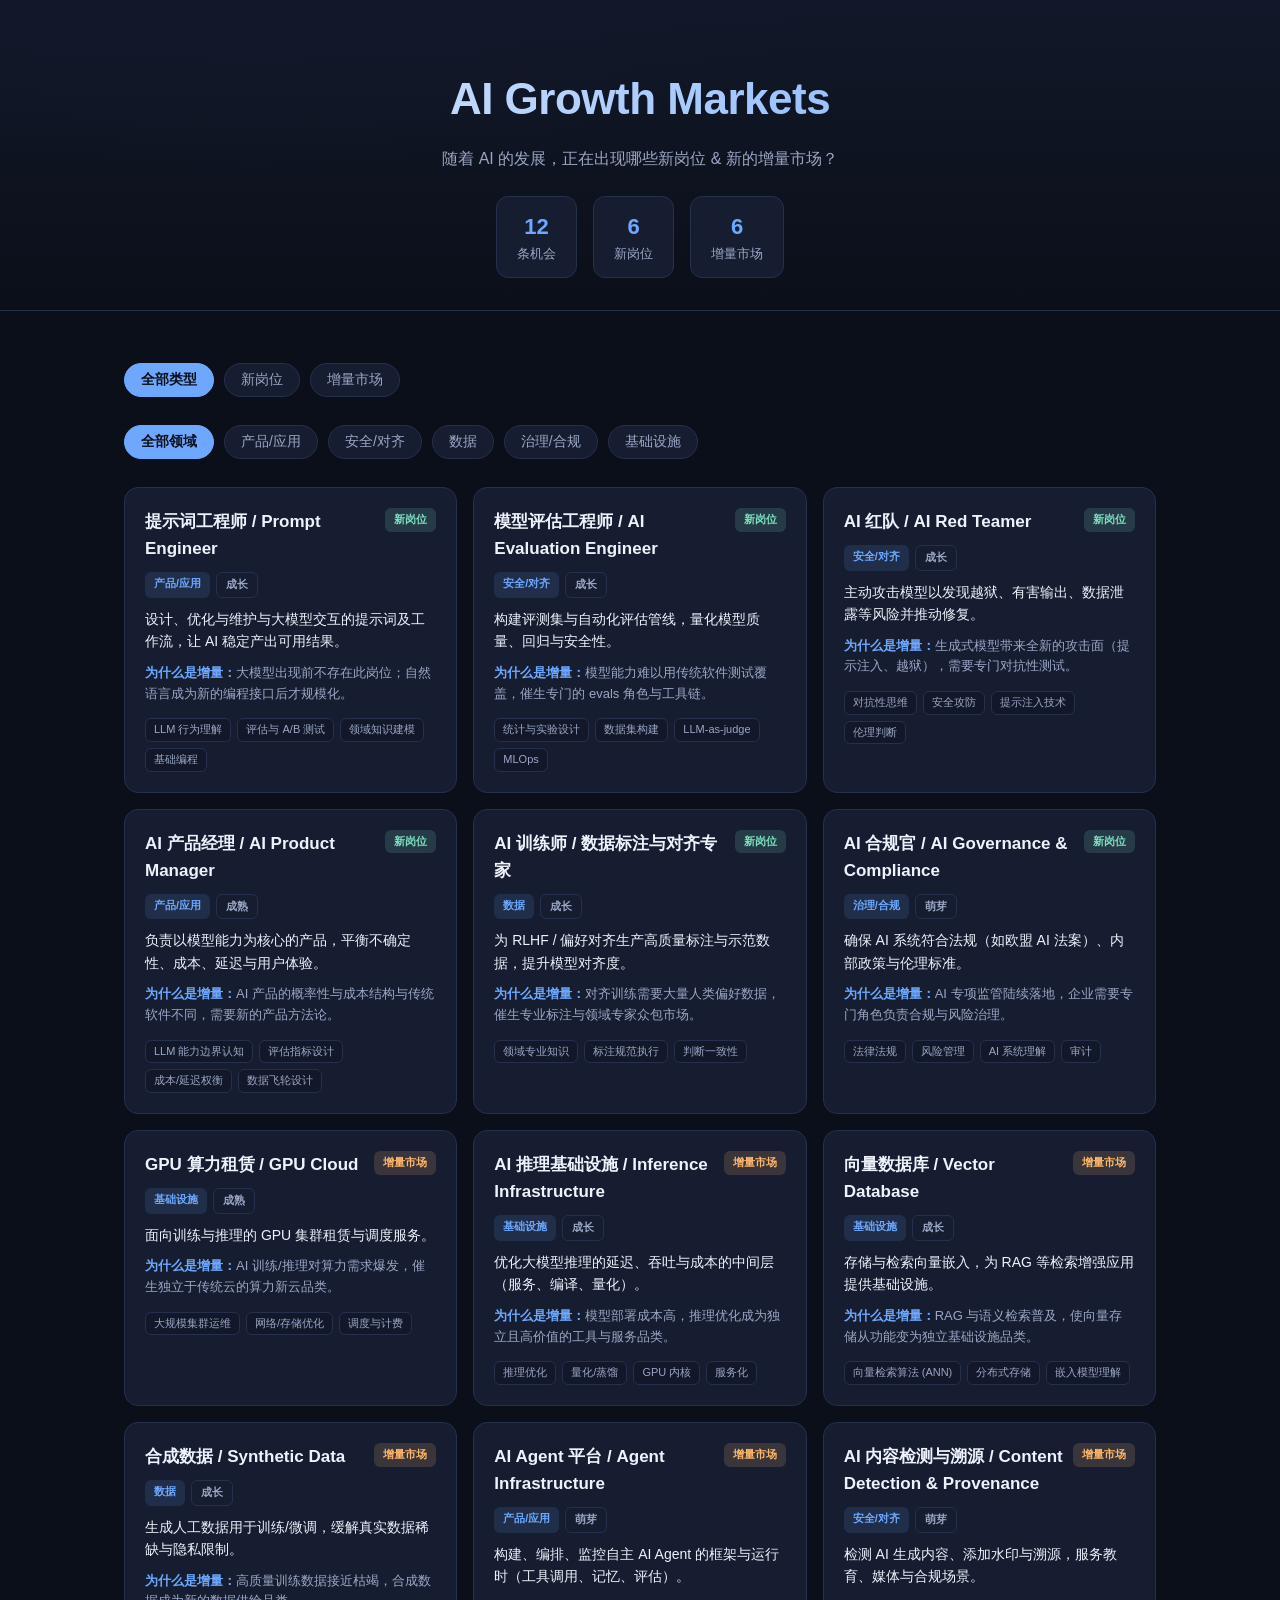
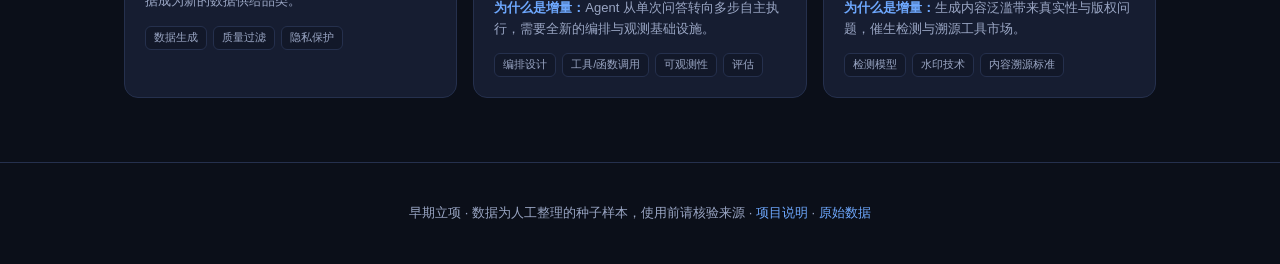
==== web/index.html @ 05a6f60d "Initial import: migrate scaffold from Limitless2023/drift-bottles@claude/ai-jobs-market-research-bwp" ====
<!DOCTYPE html>
<html lang="zh-CN">
<head>
<meta charset="UTF-8" />
<meta name="viewport" content="width=device-width, initial-scale=1.0" />
<title>AI Growth Markets · AI 催生的新岗位与增量市场</title>
<style>
  :root {
    --bg: #0b0f19;
    --bg-soft: #121829;
    --card: #161d31;
    --card-hover: #1c2540;
    --border: #25304d;
    --text: #eef2fb;
    --text-dim: #9aa6c4;
    --accent: #6ea8fe;
    --role: #7ee0c0;
    --market: #ffb86b;
    --emerging: #8b9bd4;
    --growing: #6ea8fe;
    --established: #7ee0c0;
  }
  * { margin: 0; padding: 0; box-sizing: border-box; }
  body {
    font-family: -apple-system, BlinkMacSystemFont, "Segoe UI", "Noto Sans SC", sans-serif;
    background: radial-gradient(1200px 600px at 20% -10%, #1a2440 0%, transparent 60%), var(--bg);
    background-color: var(--bg);
    color: var(--text);
    line-height: 1.6;
    min-height: 100vh;
  }
  header {
    padding: 64px 24px 32px;
    text-align: center;
    border-bottom: 1px solid var(--border);
    background: linear-gradient(180deg, var(--bg-soft), transparent);
  }
  header h1 {
    font-size: clamp(28px, 5vw, 44px);
    letter-spacing: -0.5px;
    background: linear-gradient(120deg, #eef2fb, #6ea8fe);
    -webkit-background-clip: text;
    background-clip: text;
    -webkit-text-fill-color: transparent;
  }
  header p { color: var(--text-dim); margin-top: 12px; font-size: 16px; }
  .wrap { max-width: 1080px; margin: 0 auto; padding: 24px; }
  .stats { display: flex; gap: 16px; justify-content: center; flex-wrap: wrap; margin-top: 24px; }
  .stat { background: var(--card); border: 1px solid var(--border); border-radius: 12px; padding: 12px 20px; }
  .stat b { font-size: 22px; color: var(--accent); }
  .stat span { color: var(--text-dim); font-size: 13px; display: block; }
  .filters { display: flex; gap: 10px; flex-wrap: wrap; margin: 28px 0; }
  .chip {
    background: var(--card); color: var(--text-dim); border: 1px solid var(--border);
    border-radius: 999px; padding: 7px 16px; font-size: 14px; cursor: pointer; transition: .15s;
  }
  .chip:hover { color: var(--text); border-color: var(--accent); }
  .chip.active { background: var(--accent); color: #0b0f19; border-color: var(--accent); font-weight: 600; }
  .grid { display: grid; grid-template-columns: repeat(auto-fill, minmax(320px, 1fr)); gap: 16px; }
  .card {
    background: var(--card); border: 1px solid var(--border); border-radius: 14px; padding: 20px;
    transition: .18s; display: flex; flex-direction: column; gap: 10px;
  }
  .card:hover { background: var(--card-hover); transform: translateY(-3px); border-color: var(--accent); }
  .card-top { display: flex; justify-content: space-between; align-items: flex-start; gap: 10px; }
  .card h3 { font-size: 17px; }
  .badges { display: flex; gap: 6px; flex-wrap: wrap; }
  .badge { font-size: 11px; padding: 3px 9px; border-radius: 6px; font-weight: 600; white-space: nowrap; }
  .badge.role { background: rgba(126,224,192,.15); color: var(--role); }
  .badge.market { background: rgba(255,184,107,.15); color: var(--market); }
  .badge.domain { background: rgba(110,168,254,.12); color: var(--accent); }
  .badge.maturity { border: 1px solid var(--border); color: var(--text-dim); }
  .summary { color: var(--text); font-size: 14px; }
  .why { color: var(--text-dim); font-size: 13px; }
  .why b { color: var(--accent); font-weight: 600; }
  .skills { display: flex; gap: 6px; flex-wrap: wrap; margin-top: 4px; }
  .skill { font-size: 11px; background: var(--bg-soft); border: 1px solid var(--border); border-radius: 6px; padding: 2px 8px; color: var(--text-dim); }
  footer { text-align: center; color: var(--text-dim); padding: 40px 24px; font-size: 13px; border-top: 1px solid var(--border); margin-top: 40px; }
  footer a { color: var(--accent); text-decoration: none; }
  .empty { text-align: center; color: var(--text-dim); padding: 60px; grid-column: 1/-1; }
</style>
</head>
<body>
<header>
  <h1>AI Growth Markets</h1>
  <p>随着 AI 的发展，正在出现哪些新岗位 &amp; 新的增量市场？</p>
  <div class="stats" id="stats"></div>
</header>

<div class="wrap">
  <div class="filters" id="typeFilters"></div>
  <div class="filters" id="domainFilters"></div>
  <div class="grid" id="grid"></div>
</div>

<footer>
  早期立项 · 数据为人工整理的种子样本，使用前请核验来源 ·
  <a href="../README.md">项目说明</a> · <a href="../data/opportunities.json">原始数据</a>
</footer>

<script>
// 数据优先从 ../data/opportunities.json 加载；若以 file:// 方式打开导致加载失败，
// 则使用下方内置的种子副本，保证页面可直接打开预览。
const FALLBACK = {"opportunities":[
{"id":"prompt-engineer","name":"提示词工程师 / Prompt Engineer","type":"role","domain":"product","maturity":"growing","summary":"设计、优化与维护与大模型交互的提示词及工作流，让 AI 稳定产出可用结果。","whyNew":"大模型出现前不存在此岗位；自然语言成为新的编程接口后才规模化。","skills":["LLM 行为理解","评估与 A/B 测试","领域知识建模","基础编程"]},
{"id":"ai-evaluation-engineer","name":"模型评估工程师 / AI Evaluation Engineer","type":"role","domain":"safety","maturity":"growing","summary":"构建评测集与自动化评估管线，量化模型质量、回归与安全性。","whyNew":"模型能力难以用传统软件测试覆盖，催生专门的 evals 角色与工具链。","skills":["统计与实验设计","数据集构建","LLM-as-judge","MLOps"]},
{"id":"ai-red-teamer","name":"AI 红队 / AI Red Teamer","type":"role","domain":"safety","maturity":"growing","summary":"主动攻击模型以发现越狱、有害输出、数据泄露等风险并推动修复。","whyNew":"生成式模型带来全新的攻击面（提示注入、越狱），需要专门对抗性测试。","skills":["对抗性思维","安全攻防","提示注入技术","伦理判断"]},
{"id":"ai-product-manager","name":"AI 产品经理 / AI Product Manager","type":"role","domain":"product","maturity":"established","summary":"负责以模型能力为核心的产品，平衡不确定性、成本、延迟与用户体验。","whyNew":"AI 产品的概率性与成本结构与传统软件不同，需要新的产品方法论。","skills":["LLM 能力边界认知","评估指标设计","成本/延迟权衡","数据飞轮设计"]},
{"id":"ai-trainer-annotator","name":"AI 训练师 / 数据标注与对齐专家","type":"role","domain":"data","maturity":"growing","summary":"为 RLHF / 偏好对齐生产高质量标注与示范数据，提升模型对齐度。","whyNew":"对齐训练需要大量人类偏好数据，催生专业标注与领域专家众包市场。","skills":["领域专业知识","标注规范执行","判断一致性"]},
{"id":"ai-compliance-officer","name":"AI 合规官 / AI Governance & Compliance","type":"role","domain":"governance","maturity":"emerging","summary":"确保 AI 系统符合法规、内部政策与伦理标准。","whyNew":"AI 专项监管陆续落地，企业需要专门角色负责合规与风险治理。","skills":["法律法规","风险管理","AI 系统理解","审计"]},
{"id":"gpu-cloud","name":"GPU 算力租赁 / GPU Cloud","type":"market","domain":"infrastructure","maturity":"established","summary":"面向训练与推理的 GPU 集群租赁与调度服务。","whyNew":"AI 训练/推理对算力需求爆发，催生独立于传统云的算力新云品类。","skills":["大规模集群运维","网络/存储优化","调度与计费"]},
{"id":"ai-inference-infra","name":"AI 推理基础设施 / Inference Infrastructure","type":"market","domain":"infrastructure","maturity":"growing","summary":"优化大模型推理的延迟、吞吐与成本的中间层（服务、编译、量化）。","whyNew":"模型部署成本高，推理优化成为独立且高价值的工具与服务品类。","skills":["推理优化","量化/蒸馏","GPU 内核","服务化"]},
{"id":"vector-database","name":"向量数据库 / Vector Database","type":"market","domain":"infrastructure","maturity":"growing","summary":"存储与检索向量嵌入，为 RAG 等检索增强应用提供基础设施。","whyNew":"RAG 与语义检索普及，使向量存储从功能变为独立基础设施品类。","skills":["向量检索算法 (ANN)","分布式存储","嵌入模型理解"]},
{"id":"synthetic-data","name":"合成数据 / Synthetic Data","type":"market","domain":"data","maturity":"growing","summary":"生成人工数据用于训练/微调，缓解真实数据稀缺与隐私限制。","whyNew":"高质量训练数据接近枯竭，合成数据成为新的数据供给品类。","skills":["数据生成","质量过滤","隐私保护"]},
{"id":"ai-agent-platform","name":"AI Agent 平台 / Agent Infrastructure","type":"market","domain":"product","maturity":"emerging","summary":"构建、编排、监控自主 AI Agent 的框架与运行时（工具调用、记忆、评估）。","whyNew":"Agent 从单次问答转向多步自主执行，需要全新的编排与观测基础设施。","skills":["编排设计","工具/函数调用","可观测性","评估"]},
{"id":"ai-content-detection","name":"AI 内容检测与溯源 / Content Detection","type":"market","domain":"safety","maturity":"emerging","summary":"检测 AI 生成内容、添加水印与溯源，服务教育、媒体与合规场景。","whyNew":"生成内容泛滥带来真实性与版权问题，催生检测与溯源工具市场。","skills":["检测模型","水印技术","内容溯源标准"]}
]};

const DOMAIN_LABEL = {
  infrastructure: "基础设施", data: "数据", product: "产品/应用",
  safety: "安全/对齐", governance: "治理/合规", creative: "创意内容", enablement: "教育/赋能"
};
const TYPE_LABEL = { role: "新岗位", market: "增量市场" };
const MATURITY_LABEL = { emerging: "萌芽", growing: "成长", established: "成熟" };

let DATA = [];
let typeFilter = "all";
let domainFilter = "all";

async function load() {
  try {
    const res = await fetch("../data/opportunities.json", { cache: "no-store" });
    if (!res.ok) throw new Error("bad status");
    const json = await res.json();
    DATA = json.opportunities;
  } catch (e) {
    DATA = FALLBACK.opportunities;
  }
  renderStats();
  renderFilters();
  render();
}

function renderStats() {
  const roles = DATA.filter(d => d.type === "role").length;
  const markets = DATA.filter(d => d.type === "market").length;
  document.getElementById("stats").innerHTML = `
    <div class="stat"><b>${DATA.length}</b><span>条机会</span></div>
    <div class="stat"><b>${roles}</b><span>新岗位</span></div>
    <div class="stat"><b>${markets}</b><span>增量市场</span></div>`;
}

function renderFilters() {
  const types = ["all", "role", "market"];
  document.getElementById("typeFilters").innerHTML = types.map(t =>
    `<button class="chip ${t === typeFilter ? "active" : ""}" data-type="${t}">${t === "all" ? "全部类型" : TYPE_LABEL[t]}</button>`
  ).join("");

  const domains = ["all", ...new Set(DATA.map(d => d.domain))];
  document.getElementById("domainFilters").innerHTML = domains.map(d =>
    `<button class="chip ${d === domainFilter ? "active" : ""}" data-domain="${d}">${d === "all" ? "全部领域" : (DOMAIN_LABEL[d] || d)}</button>`
  ).join("");

  document.querySelectorAll("[data-type]").forEach(b =>
    b.onclick = () => { typeFilter = b.dataset.type; renderFilters(); render(); });
  document.querySelectorAll("[data-domain]").forEach(b =>
    b.onclick = () => { domainFilter = b.dataset.domain; renderFilters(); render(); });
}

function render() {
  const items = DATA.filter(d =>
    (typeFilter === "all" || d.type === typeFilter) &&
    (domainFilter === "all" || d.domain === domainFilter));

  const grid = document.getElementById("grid");
  if (!items.length) { grid.innerHTML = `<div class="empty">没有匹配的机会</div>`; return; }

  grid.innerHTML = items.map(d => `
    <div class="card">
      <div class="card-top">
        <h3>${d.name}</h3>
        <div class="badges">
          <span class="badge ${d.type}">${TYPE_LABEL[d.type]}</span>
        </div>
      </div>
      <div class="badges">
        <span class="badge domain">${DOMAIN_LABEL[d.domain] || d.domain}</span>
        <span class="badge maturity">${MATURITY_LABEL[d.maturity] || d.maturity}</span>
      </div>
      <div class="summary">${d.summary}</div>
      <div class="why"><b>为什么是增量：</b>${d.whyNew}</div>
      <div class="skills">${(d.skills || []).map(s => `<span class="skill">${s}</span>`).join("")}</div>
    </div>`).join("");
}

load();
</script>
</body>
</html>
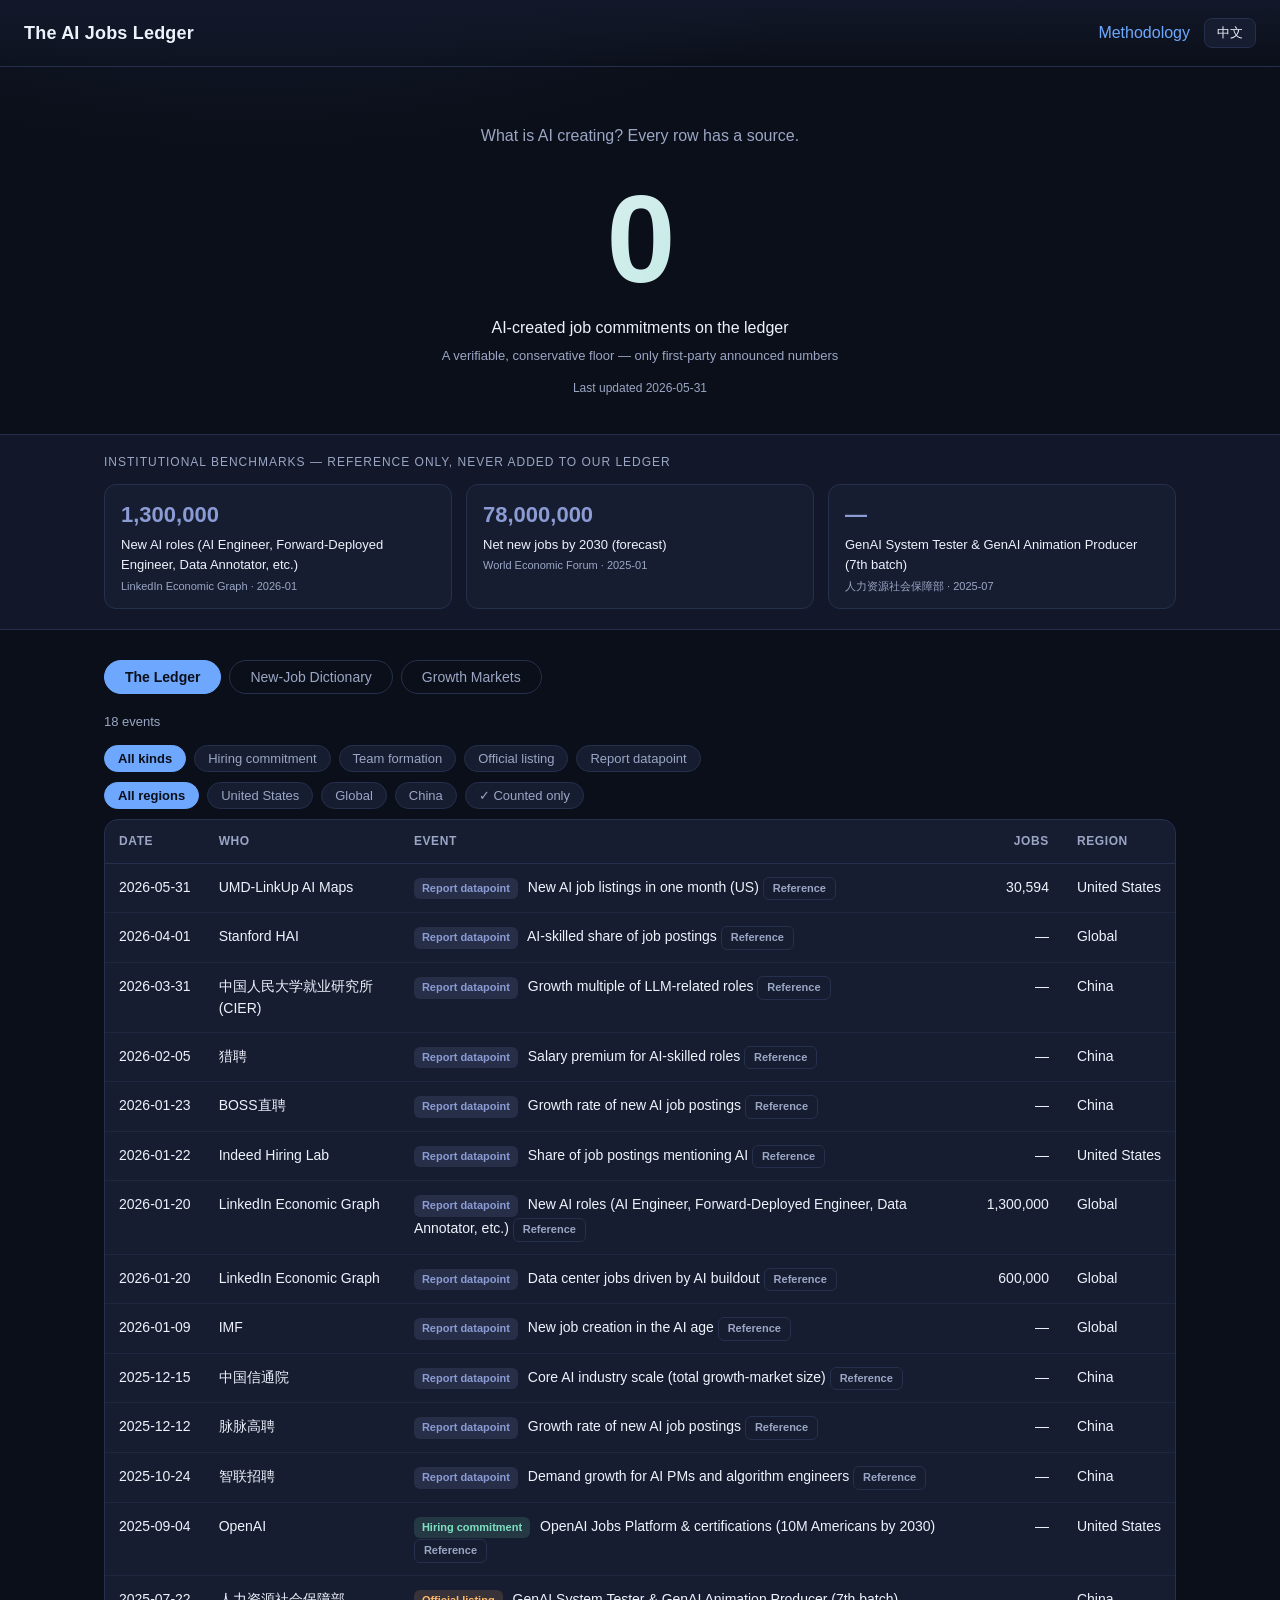
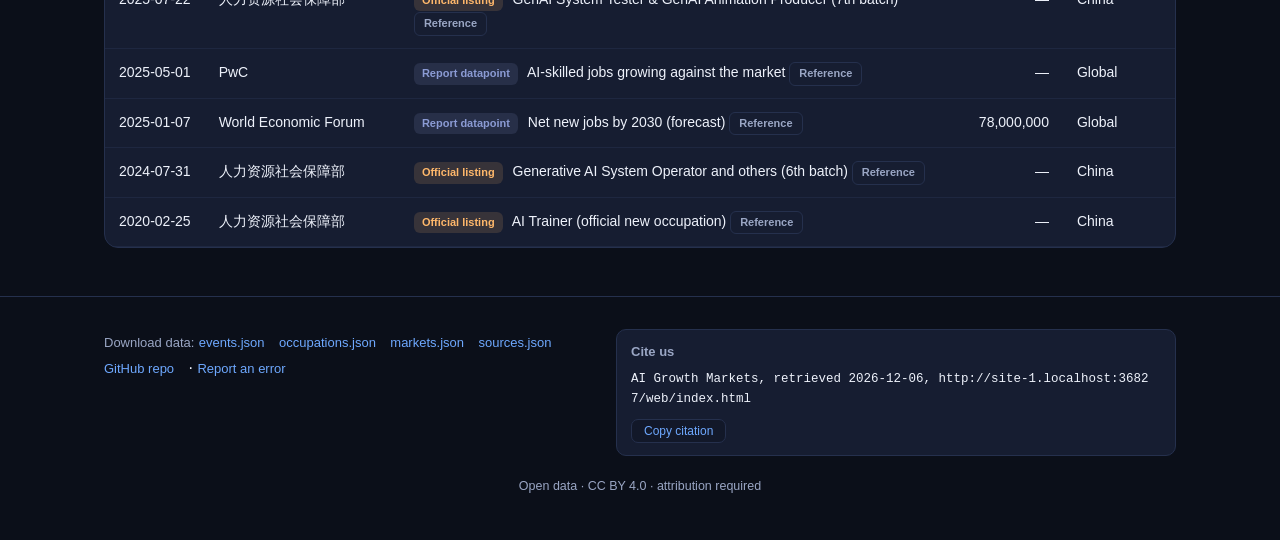
==== commit 98f630d8: "feat: 网站 v1——The Number/事件账本/新职业词典/方法论页，中英双语 本地验证：18 行账本+行展开+筛选、词典 6 卡含 human_angle、 EN/中文切换、375px 无" ====
--- a/web/index.html
+++ b/web/index.html
@@ -3,197 +3,107 @@
 <head>
 <meta charset="UTF-8" />
 <meta name="viewport" content="width=device-width, initial-scale=1.0" />
-<title>AI Growth Markets · AI 催生的新岗位与增量市场</title>
-<style>
-  :root {
-    --bg: #0b0f19;
-    --bg-soft: #121829;
-    --card: #161d31;
-    --card-hover: #1c2540;
-    --border: #25304d;
-    --text: #eef2fb;
-    --text-dim: #9aa6c4;
-    --accent: #6ea8fe;
-    --role: #7ee0c0;
-    --market: #ffb86b;
-    --emerging: #8b9bd4;
-    --growing: #6ea8fe;
-    --established: #7ee0c0;
-  }
-  * { margin: 0; padding: 0; box-sizing: border-box; }
-  body {
-    font-family: -apple-system, BlinkMacSystemFont, "Segoe UI", "Noto Sans SC", sans-serif;
-    background: radial-gradient(1200px 600px at 20% -10%, #1a2440 0%, transparent 60%), var(--bg);
-    background-color: var(--bg);
-    color: var(--text);
-    line-height: 1.6;
-    min-height: 100vh;
-  }
-  header {
-    padding: 64px 24px 32px;
-    text-align: center;
-    border-bottom: 1px solid var(--border);
-    background: linear-gradient(180deg, var(--bg-soft), transparent);
-  }
-  header h1 {
-    font-size: clamp(28px, 5vw, 44px);
-    letter-spacing: -0.5px;
-    background: linear-gradient(120deg, #eef2fb, #6ea8fe);
-    -webkit-background-clip: text;
-    background-clip: text;
-    -webkit-text-fill-color: transparent;
-  }
-  header p { color: var(--text-dim); margin-top: 12px; font-size: 16px; }
-  .wrap { max-width: 1080px; margin: 0 auto; padding: 24px; }
-  .stats { display: flex; gap: 16px; justify-content: center; flex-wrap: wrap; margin-top: 24px; }
-  .stat { background: var(--card); border: 1px solid var(--border); border-radius: 12px; padding: 12px 20px; }
-  .stat b { font-size: 22px; color: var(--accent); }
-  .stat span { color: var(--text-dim); font-size: 13px; display: block; }
-  .filters { display: flex; gap: 10px; flex-wrap: wrap; margin: 28px 0; }
-  .chip {
-    background: var(--card); color: var(--text-dim); border: 1px solid var(--border);
-    border-radius: 999px; padding: 7px 16px; font-size: 14px; cursor: pointer; transition: .15s;
-  }
-  .chip:hover { color: var(--text); border-color: var(--accent); }
-  .chip.active { background: var(--accent); color: #0b0f19; border-color: var(--accent); font-weight: 600; }
-  .grid { display: grid; grid-template-columns: repeat(auto-fill, minmax(320px, 1fr)); gap: 16px; }
-  .card {
-    background: var(--card); border: 1px solid var(--border); border-radius: 14px; padding: 20px;
-    transition: .18s; display: flex; flex-direction: column; gap: 10px;
-  }
-  .card:hover { background: var(--card-hover); transform: translateY(-3px); border-color: var(--accent); }
-  .card-top { display: flex; justify-content: space-between; align-items: flex-start; gap: 10px; }
-  .card h3 { font-size: 17px; }
-  .badges { display: flex; gap: 6px; flex-wrap: wrap; }
-  .badge { font-size: 11px; padding: 3px 9px; border-radius: 6px; font-weight: 600; white-space: nowrap; }
-  .badge.role { background: rgba(126,224,192,.15); color: var(--role); }
-  .badge.market { background: rgba(255,184,107,.15); color: var(--market); }
-  .badge.domain { background: rgba(110,168,254,.12); color: var(--accent); }
-  .badge.maturity { border: 1px solid var(--border); color: var(--text-dim); }
-  .summary { color: var(--text); font-size: 14px; }
-  .why { color: var(--text-dim); font-size: 13px; }
-  .why b { color: var(--accent); font-weight: 600; }
-  .skills { display: flex; gap: 6px; flex-wrap: wrap; margin-top: 4px; }
-  .skill { font-size: 11px; background: var(--bg-soft); border: 1px solid var(--border); border-radius: 6px; padding: 2px 8px; color: var(--text-dim); }
-  footer { text-align: center; color: var(--text-dim); padding: 40px 24px; font-size: 13px; border-top: 1px solid var(--border); margin-top: 40px; }
-  footer a { color: var(--accent); text-decoration: none; }
-  .empty { text-align: center; color: var(--text-dim); padding: 60px; grid-column: 1/-1; }
-</style>
+<title>AI 新工作账本 · The AI Jobs Ledger — AI 正在创造哪些新工作？</title>
+<meta name="description" content="AI 创造侧的公共账本：持续追踪 AI 催生的新岗位、新职业与增量市场。每一行都有来源。The public ledger of what AI is creating — new jobs, new roles, new markets. Every row has a source." />
+<meta property="og:title" content="The AI Jobs Ledger · AI 新工作账本" />
+<meta property="og:description" content="What is AI creating? Every row has a source. — AI 正在创造哪些新工作？每一行都有来源。" />
+<meta property="og:type" content="website" />
+<link rel="stylesheet" href="style.css" />
 </head>
 <body>
-<header>
-  <h1>AI Growth Markets</h1>
-  <p>随着 AI 的发展，正在出现哪些新岗位 &amp; 新的增量市场？</p>
-  <div class="stats" id="stats"></div>
+
+<!-- ============ Header ============ -->
+<header class="site">
+  <div class="left">
+    <h1 id="brand">AI 新工作账本</h1>
+  </div>
+  <nav>
+    <a id="methodology-link" href="methodology.html">方法论</a>
+    <button id="lang-toggle" type="button">EN</button>
+  </nav>
 </header>
 
-<div class="wrap">
-  <div class="filters" id="typeFilters"></div>
-  <div class="filters" id="domainFilters"></div>
-  <div class="grid" id="grid"></div>
-</div>
+<!-- ============ Hero: The Number ============ -->
+<section class="hero">
+  <p id="tagline"></p>
+  <div id="the-number">…</div>
+  <div id="number-label"></div>
+  <div id="number-sub"></div>
+  <div id="last-updated"></div>
+</section>
 
-<footer>
-  早期立项 · 数据为人工整理的种子样本，使用前请核验来源 ·
-  <a href="../README.md">项目说明</a> · <a href="../data/opportunities.json">原始数据</a>
+<!-- ============ 机构口径参照条 ============ -->
+<section class="ref-strip">
+  <div class="wrap">
+    <div id="ref-label"></div>
+    <div id="ref-items"></div>
+  </div>
+</section>
+
+<!-- ============ 主体三 tab ============ -->
+<main class="wrap">
+  <div id="tabs"></div>
+
+  <section id="panel-ledger">
+    <div class="panel-head"><span class="count" id="ledger-count"></span></div>
+    <div class="filters" id="kind-filters"></div>
+    <div class="filters" id="region-filters"></div>
+    <div class="ledger-wrap">
+      <table class="ledger">
+        <thead>
+          <tr>
+            <th data-i18n="colDate">日期</th>
+            <th data-i18n="colBody">主体</th>
+            <th data-i18n="colWhat">事件</th>
+            <th class="num" data-i18n="colCount">岗位数</th>
+            <th data-i18n="colRegion">地区</th>
+          </tr>
+        </thead>
+        <tbody id="ledger-body"></tbody>
+      </table>
+    </div>
+  </section>
+
+  <section id="panel-dict" hidden>
+    <div class="panel-head"><span class="count" id="dict-count"></span></div>
+    <div class="grid" id="dict-grid"></div>
+  </section>
+
+  <section id="panel-mkt" hidden>
+    <div class="panel-head"><span class="count" id="mkt-count"></span></div>
+    <div class="grid" id="mkt-grid"></div>
+  </section>
+</main>
+
+<!-- ============ Footer ============ -->
+<footer class="site">
+  <div class="wrap cols">
+    <div class="dl">
+      <span id="dl-label"></span>
+      <a href="data/events.json" download>events.json</a>
+      <a href="data/occupations.json" download>occupations.json</a>
+      <a href="data/markets.json" download>markets.json</a>
+      <a href="data/sources.json" download>sources.json</a>
+      <br />
+      <a href="https://github.com/Limitless2023/ai-growth-markets" id="gh-link" target="_blank" rel="noopener"></a>
+      ·
+      <a href="https://github.com/Limitless2023/ai-growth-markets/issues" id="issue-link" target="_blank" rel="noopener"></a>
+    </div>
+    <div class="cite-box">
+      <h4 id="cite-label"></h4>
+      <code id="cite-text"></code>
+      <button id="cite-btn" type="button"></button>
+    </div>
+  </div>
+  <p id="footer-note"></p>
 </footer>
 
-<script>
-// 数据优先从 ../data/opportunities.json 加载；若以 file:// 方式打开导致加载失败，
-// 则使用下方内置的种子副本，保证页面可直接打开预览。
-const FALLBACK = {"opportunities":[
-{"id":"prompt-engineer","name":"提示词工程师 / Prompt Engineer","type":"role","domain":"product","maturity":"growing","summary":"设计、优化与维护与大模型交互的提示词及工作流，让 AI 稳定产出可用结果。","whyNew":"大模型出现前不存在此岗位；自然语言成为新的编程接口后才规模化。","skills":["LLM 行为理解","评估与 A/B 测试","领域知识建模","基础编程"]},
-{"id":"ai-evaluation-engineer","name":"模型评估工程师 / AI Evaluation Engineer","type":"role","domain":"safety","maturity":"growing","summary":"构建评测集与自动化评估管线，量化模型质量、回归与安全性。","whyNew":"模型能力难以用传统软件测试覆盖，催生专门的 evals 角色与工具链。","skills":["统计与实验设计","数据集构建","LLM-as-judge","MLOps"]},
-{"id":"ai-red-teamer","name":"AI 红队 / AI Red Teamer","type":"role","domain":"safety","maturity":"growing","summary":"主动攻击模型以发现越狱、有害输出、数据泄露等风险并推动修复。","whyNew":"生成式模型带来全新的攻击面（提示注入、越狱），需要专门对抗性测试。","skills":["对抗性思维","安全攻防","提示注入技术","伦理判断"]},
-{"id":"ai-product-manager","name":"AI 产品经理 / AI Product Manager","type":"role","domain":"product","maturity":"established","summary":"负责以模型能力为核心的产品，平衡不确定性、成本、延迟与用户体验。","whyNew":"AI 产品的概率性与成本结构与传统软件不同，需要新的产品方法论。","skills":["LLM 能力边界认知","评估指标设计","成本/延迟权衡","数据飞轮设计"]},
-{"id":"ai-trainer-annotator","name":"AI 训练师 / 数据标注与对齐专家","type":"role","domain":"data","maturity":"growing","summary":"为 RLHF / 偏好对齐生产高质量标注与示范数据，提升模型对齐度。","whyNew":"对齐训练需要大量人类偏好数据，催生专业标注与领域专家众包市场。","skills":["领域专业知识","标注规范执行","判断一致性"]},
-{"id":"ai-compliance-officer","name":"AI 合规官 / AI Governance & Compliance","type":"role","domain":"governance","maturity":"emerging","summary":"确保 AI 系统符合法规、内部政策与伦理标准。","whyNew":"AI 专项监管陆续落地，企业需要专门角色负责合规与风险治理。","skills":["法律法规","风险管理","AI 系统理解","审计"]},
-{"id":"gpu-cloud","name":"GPU 算力租赁 / GPU Cloud","type":"market","domain":"infrastructure","maturity":"established","summary":"面向训练与推理的 GPU 集群租赁与调度服务。","whyNew":"AI 训练/推理对算力需求爆发，催生独立于传统云的算力新云品类。","skills":["大规模集群运维","网络/存储优化","调度与计费"]},
-{"id":"ai-inference-infra","name":"AI 推理基础设施 / Inference Infrastructure","type":"market","domain":"infrastructure","maturity":"growing","summary":"优化大模型推理的延迟、吞吐与成本的中间层（服务、编译、量化）。","whyNew":"模型部署成本高，推理优化成为独立且高价值的工具与服务品类。","skills":["推理优化","量化/蒸馏","GPU 内核","服务化"]},
-{"id":"vector-database","name":"向量数据库 / Vector Database","type":"market","domain":"infrastructure","maturity":"growing","summary":"存储与检索向量嵌入，为 RAG 等检索增强应用提供基础设施。","whyNew":"RAG 与语义检索普及，使向量存储从功能变为独立基础设施品类。","skills":["向量检索算法 (ANN)","分布式存储","嵌入模型理解"]},
-{"id":"synthetic-data","name":"合成数据 / Synthetic Data","type":"market","domain":"data","maturity":"growing","summary":"生成人工数据用于训练/微调，缓解真实数据稀缺与隐私限制。","whyNew":"高质量训练数据接近枯竭，合成数据成为新的数据供给品类。","skills":["数据生成","质量过滤","隐私保护"]},
-{"id":"ai-agent-platform","name":"AI Agent 平台 / Agent Infrastructure","type":"market","domain":"product","maturity":"emerging","summary":"构建、编排、监控自主 AI Agent 的框架与运行时（工具调用、记忆、评估）。","whyNew":"Agent 从单次问答转向多步自主执行，需要全新的编排与观测基础设施。","skills":["编排设计","工具/函数调用","可观测性","评估"]},
-{"id":"ai-content-detection","name":"AI 内容检测与溯源 / Content Detection","type":"market","domain":"safety","maturity":"emerging","summary":"检测 AI 生成内容、添加水印与溯源，服务教育、媒体与合规场景。","whyNew":"生成内容泛滥带来真实性与版权问题，催生检测与溯源工具市场。","skills":["检测模型","水印技术","内容溯源标准"]}
-]};
-
-const DOMAIN_LABEL = {
-  infrastructure: "基础设施", data: "数据", product: "产品/应用",
-  safety: "安全/对齐", governance: "治理/合规", creative: "创意内容", enablement: "教育/赋能"
-};
-const TYPE_LABEL = { role: "新岗位", market: "增量市场" };
-const MATURITY_LABEL = { emerging: "萌芽", growing: "成长", established: "成熟" };
-
-let DATA = [];
-let typeFilter = "all";
-let domainFilter = "all";
-
-async function load() {
-  try {
-    const res = await fetch("../data/opportunities.json", { cache: "no-store" });
-    if (!res.ok) throw new Error("bad status");
-    const json = await res.json();
-    DATA = json.opportunities;
-  } catch (e) {
-    DATA = FALLBACK.opportunities;
-  }
-  renderStats();
-  renderFilters();
-  render();
-}
-
-function renderStats() {
-  const roles = DATA.filter(d => d.type === "role").length;
-  const markets = DATA.filter(d => d.type === "market").length;
-  document.getElementById("stats").innerHTML = `
-    <div class="stat"><b>${DATA.length}</b><span>条机会</span></div>
-    <div class="stat"><b>${roles}</b><span>新岗位</span></div>
-    <div class="stat"><b>${markets}</b><span>增量市场</span></div>`;
-}
-
-function renderFilters() {
-  const types = ["all", "role", "market"];
-  document.getElementById("typeFilters").innerHTML = types.map(t =>
-    `<button class="chip ${t === typeFilter ? "active" : ""}" data-type="${t}">${t === "all" ? "全部类型" : TYPE_LABEL[t]}</button>`
-  ).join("");
-
-  const domains = ["all", ...new Set(DATA.map(d => d.domain))];
-  document.getElementById("domainFilters").innerHTML = domains.map(d =>
-    `<button class="chip ${d === domainFilter ? "active" : ""}" data-domain="${d}">${d === "all" ? "全部领域" : (DOMAIN_LABEL[d] || d)}</button>`
-  ).join("");
-
-  document.querySelectorAll("[data-type]").forEach(b =>
-    b.onclick = () => { typeFilter = b.dataset.type; renderFilters(); render(); });
-  document.querySelectorAll("[data-domain]").forEach(b =>
-    b.onclick = () => { domainFilter = b.dataset.domain; renderFilters(); render(); });
-}
-
-function render() {
-  const items = DATA.filter(d =>
-    (typeFilter === "all" || d.type === typeFilter) &&
-    (domainFilter === "all" || d.domain === domainFilter));
-
-  const grid = document.getElementById("grid");
-  if (!items.length) { grid.innerHTML = `<div class="empty">没有匹配的机会</div>`; return; }
-
-  grid.innerHTML = items.map(d => `
-    <div class="card">
-      <div class="card-top">
-        <h3>${d.name}</h3>
-        <div class="badges">
-          <span class="badge ${d.type}">${TYPE_LABEL[d.type]}</span>
-        </div>
-      </div>
-      <div class="badges">
-        <span class="badge domain">${DOMAIN_LABEL[d.domain] || d.domain}</span>
-        <span class="badge maturity">${MATURITY_LABEL[d.maturity] || d.maturity}</span>
-      </div>
-      <div class="summary">${d.summary}</div>
-      <div class="why"><b>为什么是增量：</b>${d.whyNew}</div>
-      <div class="skills">${(d.skills || []).map(s => `<span class="skill">${s}</span>`).join("")}</div>
-    </div>`).join("");
-}
-
-load();
+<script type="module">
+  // ── 表头双语：app.js 加载前先把静态表头按语言替换 ──
+  import { getLang, UI } from "./i18n.js";
+  const ui = UI[getLang()];
+  document.querySelectorAll("[data-i18n]").forEach((el) => (el.textContent = ui[el.dataset.i18n]));
 </script>
+<script type="module" src="app.js"></script>
 </body>
 </html>
--- a/web/style.css
+++ b/web/style.css
@@ -0,0 +1,202 @@
+/* ============================================================
+   AI Growth Markets · 暗色观察站视觉体系
+   设计原则：数字即主角；入账(绿) vs 参照(灰)的视觉纪律
+   ============================================================ */
+:root {
+  --bg: #0b0f19;
+  --bg-soft: #121829;
+  --card: #161d31;
+  --card-hover: #1c2540;
+  --border: #25304d;
+  --text: #eef2fb;
+  --text-dim: #9aa6c4;
+  --accent: #6ea8fe;
+  --counted: #7ee0c0;
+  --ref: #8b9bd4;
+  --warn: #ffb86b;
+}
+
+* { margin: 0; padding: 0; box-sizing: border-box; }
+
+body {
+  font-family: -apple-system, BlinkMacSystemFont, "Segoe UI", "Noto Sans SC", sans-serif;
+  background:
+    radial-gradient(1200px 600px at 20% -10%, #1a2440 0%, transparent 60%),
+    var(--bg);
+  background-color: var(--bg);
+  color: var(--text);
+  line-height: 1.6;
+  min-height: 100vh;
+}
+
+a { color: var(--accent); text-decoration: none; }
+a:hover { text-decoration: underline; }
+.wrap { max-width: 1120px; margin: 0 auto; padding: 0 24px; }
+.nowrap { white-space: nowrap; }
+.num { text-align: right; font-variant-numeric: tabular-nums; }
+.empty { text-align: center; color: var(--text-dim); padding: 48px; }
+
+/* ---------- Header ---------- */
+header.site {
+  display: flex; align-items: center; justify-content: space-between;
+  padding: 18px 24px; border-bottom: 1px solid var(--border);
+  background: linear-gradient(180deg, var(--bg-soft), transparent);
+}
+header.site .left { display: flex; align-items: baseline; gap: 12px; }
+header.site h1 { font-size: 18px; letter-spacing: 0.2px; }
+header.site nav { display: flex; gap: 14px; align-items: center; }
+#lang-toggle {
+  background: var(--card); color: var(--text); border: 1px solid var(--border);
+  border-radius: 8px; padding: 5px 12px; cursor: pointer; font-size: 13px;
+}
+#lang-toggle:hover { border-color: var(--accent); }
+
+/* ---------- Hero: The Number ---------- */
+.hero { text-align: center; padding: 56px 24px 36px; }
+.hero #tagline { color: var(--text-dim); font-size: 16px; margin-bottom: 28px; }
+#the-number {
+  font-size: clamp(56px, 11vw, 124px);
+  font-weight: 800; line-height: 1; letter-spacing: -2px;
+  font-variant-numeric: tabular-nums;
+  background: linear-gradient(120deg, #eef2fb 30%, var(--counted));
+  -webkit-background-clip: text; background-clip: text;
+  -webkit-text-fill-color: transparent;
+}
+#number-label { margin-top: 14px; font-size: 16px; color: var(--text); }
+#number-sub { color: var(--text-dim); font-size: 13px; margin-top: 6px; }
+#last-updated { color: var(--text-dim); font-size: 12px; margin-top: 12px; }
+
+/* ---------- 机构口径参照条 ---------- */
+.ref-strip { border-block: 1px solid var(--border); background: var(--bg-soft); padding: 18px 0 20px; }
+#ref-label { color: var(--text-dim); font-size: 12px; text-transform: uppercase; letter-spacing: 1px; }
+#ref-items { display: flex; gap: 14px; flex-wrap: wrap; margin-top: 12px; }
+.ref-item {
+  flex: 1 1 220px; background: var(--card); border: 1px solid var(--border);
+  border-radius: 12px; padding: 12px 16px; color: var(--text);
+  display: flex; flex-direction: column; gap: 2px; transition: 0.15s;
+}
+.ref-item:hover { border-color: var(--ref); text-decoration: none; transform: translateY(-2px); }
+.ref-item b { font-size: 22px; color: var(--ref); font-variant-numeric: tabular-nums; }
+.ref-item span { font-size: 13px; }
+.ref-item small { color: var(--text-dim); font-size: 11px; }
+
+/* ---------- Tabs ---------- */
+#tabs { display: flex; gap: 8px; margin: 30px 0 18px; flex-wrap: wrap; }
+.tab {
+  background: none; border: 1px solid var(--border); color: var(--text-dim);
+  border-radius: 999px; padding: 8px 20px; font-size: 14px; cursor: pointer; transition: 0.15s;
+}
+.tab:hover { color: var(--text); border-color: var(--accent); }
+.tab.active { background: var(--accent); border-color: var(--accent); color: #0b0f19; font-weight: 600; }
+.panel-head { display: flex; align-items: center; justify-content: space-between; margin-bottom: 12px; }
+.panel-head .count { color: var(--text-dim); font-size: 13px; }
+
+/* ---------- 筛选 chips ---------- */
+.filters { display: flex; gap: 8px; flex-wrap: wrap; margin-bottom: 10px; }
+.chip {
+  background: var(--card); color: var(--text-dim); border: 1px solid var(--border);
+  border-radius: 999px; padding: 5px 13px; font-size: 13px; cursor: pointer; transition: 0.15s;
+}
+.chip:hover { color: var(--text); border-color: var(--accent); }
+.chip.active { background: var(--accent); color: #0b0f19; border-color: var(--accent); font-weight: 600; }
+.chip.toggle.active { background: var(--counted); border-color: var(--counted); }
+
+/* ---------- 账本表 ---------- */
+.ledger-wrap { overflow-x: auto; border: 1px solid var(--border); border-radius: 14px; background: var(--card); }
+table.ledger { width: 100%; border-collapse: collapse; font-size: 14px; }
+table.ledger th {
+  text-align: left; color: var(--text-dim); font-size: 12px; font-weight: 600;
+  text-transform: uppercase; letter-spacing: 0.6px;
+  padding: 12px 14px; border-bottom: 1px solid var(--border);
+}
+table.ledger th.num { text-align: right; }
+table.ledger td { padding: 12px 14px; border-bottom: 1px solid color-mix(in srgb, var(--border) 55%, transparent); vertical-align: top; }
+tr.row { cursor: pointer; transition: 0.12s; }
+tr.row:hover { background: var(--card-hover); }
+tr.detail td { background: var(--bg-soft); }
+tr.detail blockquote {
+  border-left: 3px solid var(--accent); padding: 4px 14px; color: var(--text);
+  font-size: 14px; margin-bottom: 8px;
+}
+tr.detail .notes { color: var(--warn); font-size: 13px; margin-bottom: 6px; }
+tr.detail .src { color: var(--text-dim); font-size: 13px; }
+
+.kind {
+  display: inline-block; font-size: 11px; font-weight: 600; border-radius: 6px;
+  padding: 2px 8px; margin-right: 6px; white-space: nowrap;
+}
+.k-hiring_commitment { background: rgba(126, 224, 192, 0.14); color: var(--counted); }
+.k-team_formation { background: rgba(110, 168, 254, 0.14); color: var(--accent); }
+.k-official_listing { background: rgba(255, 184, 107, 0.14); color: var(--warn); }
+.k-report_datapoint { background: rgba(139, 155, 212, 0.14); color: var(--ref); }
+
+.badge {
+  display: inline-block; font-size: 11px; padding: 2px 9px; border-radius: 6px;
+  font-weight: 600; white-space: nowrap;
+}
+.badge.counted { background: rgba(126, 224, 192, 0.16); color: var(--counted); }
+.badge.ref { border: 1px solid var(--border); color: var(--text-dim); }
+.badge.domain { background: rgba(110, 168, 254, 0.12); color: var(--accent); }
+.badge.maturity { border: 1px solid var(--border); color: var(--text-dim); }
+
+/* ---------- 卡片网格（词典/市场） ---------- */
+.grid { display: grid; grid-template-columns: repeat(auto-fill, minmax(330px, 1fr)); gap: 16px; }
+.card {
+  background: var(--card); border: 1px solid var(--border); border-radius: 14px;
+  padding: 20px; display: flex; flex-direction: column; gap: 10px; transition: 0.18s;
+}
+.card:hover { background: var(--card-hover); border-color: var(--accent); transform: translateY(-3px); }
+.card-top { display: flex; justify-content: space-between; align-items: flex-start; gap: 10px; }
+.card h3 { font-size: 16.5px; }
+.card .summary { font-size: 14px; }
+.card .why { color: var(--text-dim); font-size: 13px; }
+.card .meta { font-size: 12.5px; color: var(--text-dim); }
+.card .meta.official { color: var(--warn); }
+.card .human { background: var(--bg-soft); border: 1px solid var(--border); border-radius: 10px; padding: 10px 12px; }
+.card .human b { font-size: 12px; color: var(--counted); display: block; margin-bottom: 4px; }
+.card .human p { font-size: 13px; color: var(--text); }
+.skills { display: flex; gap: 6px; flex-wrap: wrap; margin-top: 2px; }
+.skill {
+  font-size: 11px; background: var(--bg-soft); border: 1px solid var(--border);
+  border-radius: 6px; padding: 2px 8px; color: var(--text-dim);
+}
+
+/* ---------- Footer ---------- */
+footer.site { border-top: 1px solid var(--border); margin-top: 48px; padding: 32px 24px 44px; }
+footer.site .cols { display: flex; gap: 32px; flex-wrap: wrap; justify-content: space-between; }
+footer.site .dl a { margin-right: 10px; font-size: 13px; }
+footer.site .dl span { color: var(--text-dim); font-size: 13px; }
+.cite-box {
+  background: var(--card); border: 1px solid var(--border); border-radius: 10px;
+  padding: 12px 14px; max-width: 560px;
+}
+.cite-box h4 { font-size: 13px; margin-bottom: 6px; color: var(--text-dim); }
+#cite-text { font-size: 12.5px; color: var(--text); word-break: break-all; display: block; margin-bottom: 8px; }
+#cite-btn {
+  background: var(--bg-soft); color: var(--accent); border: 1px solid var(--border);
+  border-radius: 7px; padding: 4px 12px; font-size: 12px; cursor: pointer;
+}
+#cite-btn:hover { border-color: var(--accent); }
+#footer-note { color: var(--text-dim); font-size: 12.5px; margin-top: 20px; text-align: center; }
+
+/* ---------- 方法论页 ---------- */
+.prose { max-width: 820px; margin: 0 auto; padding: 40px 24px 64px; }
+.prose h1 { font-size: 30px; margin-bottom: 8px; }
+.prose h2 { font-size: 20px; margin: 30px 0 10px; color: var(--accent); }
+.prose p, .prose li { font-size: 15px; color: var(--text); margin-bottom: 8px; }
+.prose li { margin-left: 22px; }
+.prose .en { color: var(--text-dim); font-size: 13.5px; }
+.prose table { width: 100%; border-collapse: collapse; margin: 12px 0; font-size: 14px; }
+.prose th, .prose td { border: 1px solid var(--border); padding: 8px 12px; text-align: left; }
+.prose th { color: var(--text-dim); background: var(--bg-soft); }
+.prose code { background: var(--bg-soft); border: 1px solid var(--border); border-radius: 5px; padding: 1px 6px; font-size: 13px; }
+.prose blockquote { border-left: 3px solid var(--accent); padding: 6px 16px; background: var(--bg-soft); border-radius: 0 8px 8px 0; margin: 10px 0; }
+
+/* ---------- 响应式 ---------- */
+@media (max-width: 640px) {
+  header.site { flex-direction: column; gap: 10px; }
+  .hero { padding-top: 36px; }
+  #ref-items { flex-direction: column; }
+  table.ledger { font-size: 13px; }
+  table.ledger td, table.ledger th { padding: 9px 8px; }
+}
